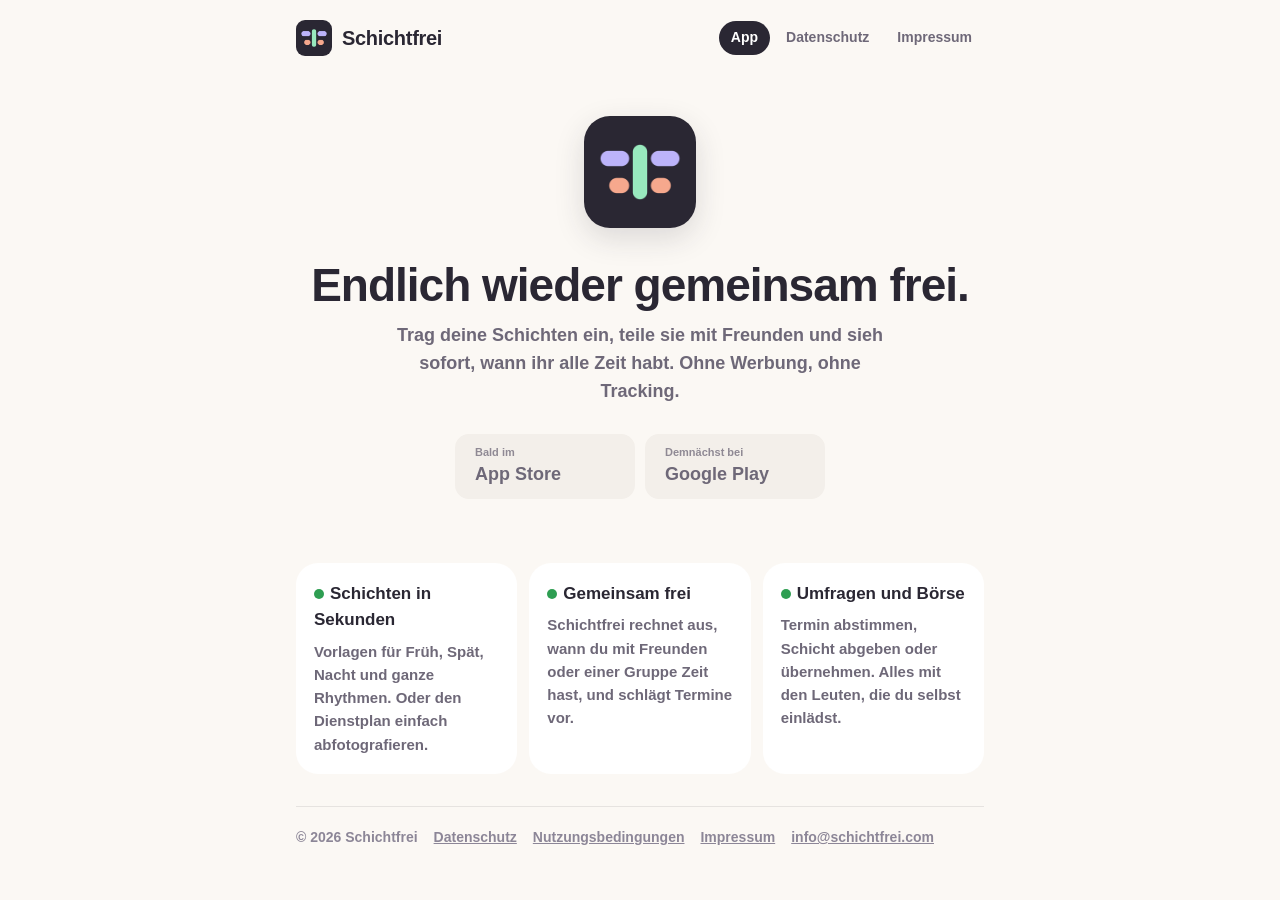
==== index.html @ 827822f4 "Add schichtfrei.com website with legal pages Co-Authored-By: Claude Opus 5.5 <noreply@anthropic.com>" ====
<!doctype html>
<html lang="de">
<head>
  <meta charset="utf-8">
  <meta name="viewport" content="width=device-width, initial-scale=1">
  <title>Schichtfrei – gemeinsame freie Zeit trotz Schichtdienst</title>
  <meta name="description" content="Schichtfrei zeigt dir auf einen Blick, wann du und deine Freunde trotz Schichtdienst gemeinsam frei habt.">
  <link rel="icon" href="icon.png">
  <link rel="apple-touch-icon" href="apple-touch-icon.png">
  <link rel="stylesheet" href="style.css">
</head>
<body>
  <div class="wrap">
    <header class="top">
      <a class="brand" href="./"><img src="icon.png" alt=""><span>Schichtfrei</span></a>
      <nav class="tabs" aria-label="Seiten">
        <a href="./" aria-current="page">App</a>
        <a href="datenschutz.html">Datenschutz</a>
        <a href="impressum.html">Impressum</a>
      </nav>
    </header>

    <main>
      <section class="hero">
        <img src="icon.png" alt="Schichtfrei App-Symbol">
        <h1>Endlich wieder gemeinsam frei.</h1>
        <p>Trag deine Schichten ein, teile sie mit Freunden und sieh sofort, wann ihr alle Zeit habt. Ohne Werbung, ohne Tracking.</p>
        <div class="stores">
          <!-- Replace href="#" with the App Store link once the app is live, and drop the "soon" class. -->
          <a class="store soon" href="#" aria-disabled="true"><small>Bald im</small><b>App Store</b></a>
          <span class="store soon"><small>Demnächst bei</small><b>Google Play</b></span>
        </div>
      </section>

      <section class="features">
        <div class="feature">
          <h3><span class="dot"></span>Schichten in Sekunden</h3>
          <p>Vorlagen für Früh, Spät, Nacht und ganze Rhythmen. Oder den Dienstplan einfach abfotografieren.</p>
        </div>
        <div class="feature">
          <h3><span class="dot"></span>Gemeinsam frei</h3>
          <p>Schichtfrei rechnet aus, wann du mit Freunden oder einer Gruppe Zeit hast, und schlägt Termine vor.</p>
        </div>
        <div class="feature">
          <h3><span class="dot"></span>Umfragen und Börse</h3>
          <p>Termin abstimmen, Schicht abgeben oder übernehmen. Alles mit den Leuten, die du selbst einlädst.</p>
        </div>
      </section>
    </main>

    <footer>
      <span>© 2026 Schichtfrei</span>
      <a href="datenschutz.html">Datenschutz</a>
      <a href="nutzungsbedingungen.html">Nutzungsbedingungen</a>
      <a href="impressum.html">Impressum</a>
      <a href="mailto:info@schichtfrei.com">info@schichtfrei.com</a>
    </footer>
  </div>
</body>
</html>
---- style.css ----
:root {
  --bg: #fbf8f4;
  --card: #ffffff;
  --ink: #2a2733;
  --secondary: #6e6878;
  --muted: #8c8697;
  --line: rgba(42, 39, 51, 0.1);
  --fill: #f3efea;
  --free: oklch(0.95 0.045 160);
  --free-ink: oklch(0.4 0.09 160);
  --action: oklch(0.62 0.15 150);
}

* { box-sizing: border-box; }

html { -webkit-text-size-adjust: 100%; }

body {
  margin: 0;
  background: var(--bg);
  color: var(--ink);
  font-family: "Nunito", -apple-system, BlinkMacSystemFont, "Segoe UI", sans-serif;
  font-weight: 600;
  line-height: 1.55;
}

a { color: var(--free-ink); }

.wrap { max-width: 720px; margin: 0 auto; padding: 0 16px; }

header.top {
  display: flex; align-items: center; justify-content: space-between; gap: 12px;
  padding: 20px 0;
}
.brand { display: flex; align-items: center; gap: 10px; text-decoration: none; color: var(--ink); }
.brand img { width: 36px; height: 36px; border-radius: 9px; }
.brand span { font-weight: 900; font-size: 20px; letter-spacing: -0.3px; }

nav.tabs { display: flex; gap: 4px; flex-wrap: wrap; }
nav.tabs a {
  text-decoration: none; color: var(--secondary); font-weight: 800; font-size: 14px;
  padding: 6px 12px; border-radius: 999px;
}
nav.tabs a[aria-current="page"] { background: var(--ink); color: #fff; }

.hero { text-align: center; padding: 40px 0 24px; }
.hero img { width: 112px; height: 112px; border-radius: 26px; box-shadow: 0 10px 30px rgba(42, 39, 51, 0.15); }
.hero h1 { font-size: clamp(32px, 7vw, 46px); font-weight: 900; letter-spacing: -1px; line-height: 1.1; margin: 24px 0 12px; }
.hero p { font-size: 18px; color: var(--secondary); margin: 0 auto; max-width: 520px; }

.stores { display: flex; gap: 10px; justify-content: center; flex-wrap: wrap; margin: 28px 0 8px; }
.store {
  display: inline-flex; flex-direction: column; align-items: flex-start;
  background: var(--ink); color: #fff; text-decoration: none;
  padding: 10px 20px; border-radius: 14px; min-width: 180px;
}
.store small { font-size: 11px; font-weight: 700; opacity: 0.75; }
.store b { font-size: 18px; font-weight: 900; }
.store.soon { background: var(--fill); color: var(--secondary); }

.features { display: grid; grid-template-columns: repeat(auto-fit, minmax(200px, 1fr)); gap: 12px; margin: 32px 0; }
.feature { background: var(--card); border-radius: 22px; padding: 18px; }
.feature h3 { margin: 0 0 6px; font-size: 17px; font-weight: 900; }
.feature p { margin: 0; color: var(--secondary); font-size: 15px; }
.feature .dot { display: inline-block; width: 10px; height: 10px; border-radius: 50%; background: var(--action); margin-right: 6px; }

.doc { background: var(--card); border-radius: 22px; padding: 22px 20px; margin: 8px 0 32px; }
.doc h1 { font-size: 30px; font-weight: 900; letter-spacing: -0.5px; margin: 0 0 4px; }
.doc .updated { color: var(--muted); font-size: 13px; font-weight: 700; margin: 0 0 20px; }
.doc h2 { font-size: 17px; font-weight: 900; margin: 24px 0 6px; }
.doc p, .doc li { color: var(--secondary); font-size: 15px; }
.doc p { margin: 0 0 10px; }
.doc ul { margin: 0 0 10px; padding-left: 20px; }
.placeholder { background: #fff3c4; color: #6b5200; border-radius: 4px; padding: 0 3px; }

footer {
  border-top: 1px solid var(--line); padding: 20px 0 40px; margin-top: 16px;
  display: flex; gap: 16px; flex-wrap: wrap; font-size: 14px; color: var(--muted);
}
footer a { color: var(--muted); }

@media (max-width: 480px) {
  header.top { flex-direction: column; align-items: flex-start; }
  .doc h1 { font-size: 26px; overflow-wrap: anywhere; }
}

@media (prefers-color-scheme: dark) {
  :root {
    --bg: #17151c; --card: #221f29; --ink: #f2eff6; --secondary: #bdb6c8; --muted: #8f889b;
    --line: rgba(242, 239, 246, 0.12); --fill: #2c2833; --free-ink: oklch(0.8 0.1 160);
  }
  nav.tabs a[aria-current="page"], .store { background: var(--ink); color: #17151c; }
  .store.soon { background: var(--fill); color: var(--secondary); }
}
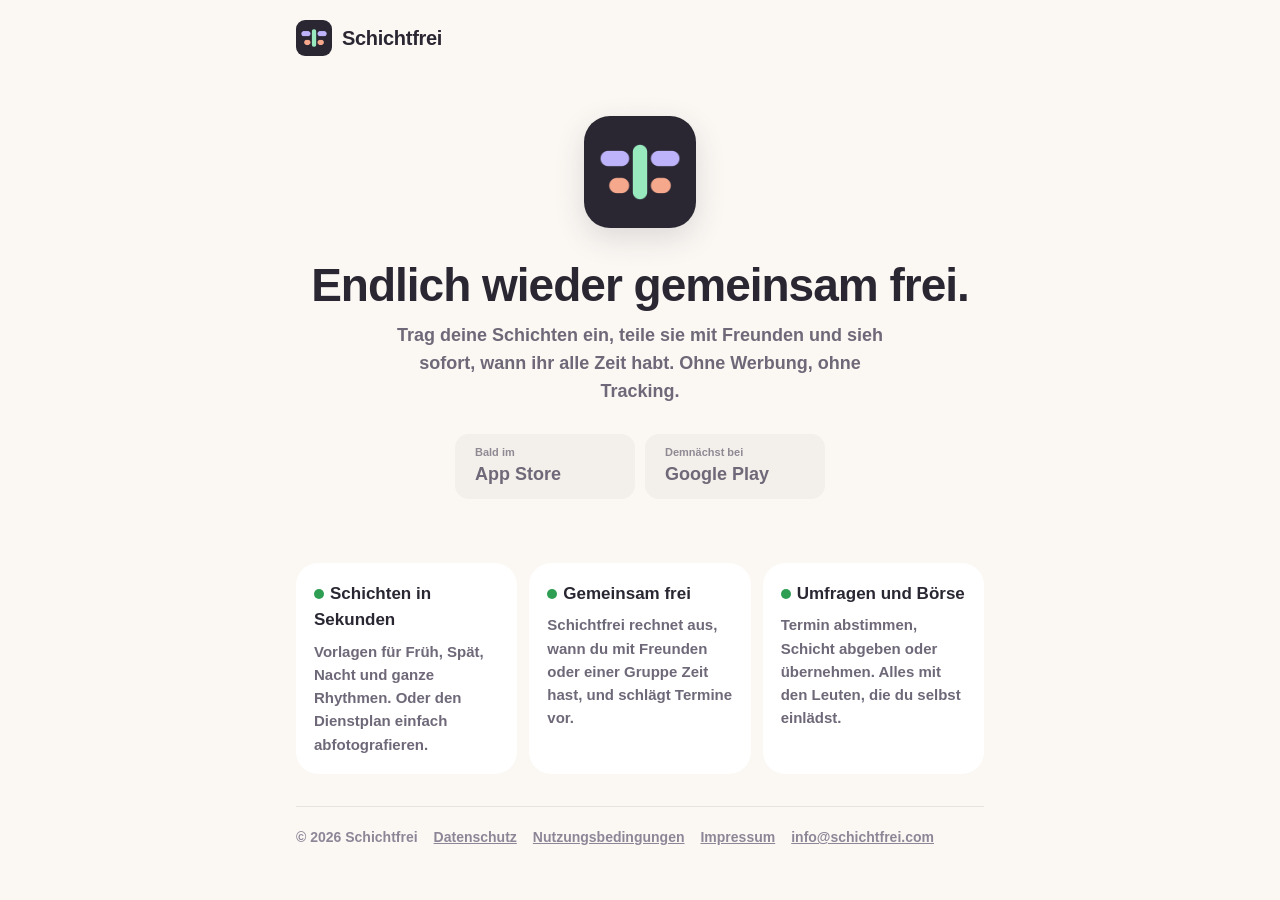
==== commit 41c4a30a: "Move Datenschutz and Impressum links to the footer only Co-Authored-By: Claude Opus 5.5 <noreply@ant" ====
--- a/index.html
+++ b/index.html
@@ -13,11 +13,6 @@
   <div class="wrap">
     <header class="top">
       <a class="brand" href="./"><img src="icon.png" alt=""><span>Schichtfrei</span></a>
-      <nav class="tabs" aria-label="Seiten">
-        <a href="./" aria-current="page">App</a>
-        <a href="datenschutz.html">Datenschutz</a>
-        <a href="impressum.html">Impressum</a>
-      </nav>
     </header>
 
     <main>
--- a/style.css
+++ b/style.css
@@ -89,6 +89,6 @@
     --bg: #17151c; --card: #221f29; --ink: #f2eff6; --secondary: #bdb6c8; --muted: #8f889b;
     --line: rgba(242, 239, 246, 0.12); --fill: #2c2833; --free-ink: oklch(0.8 0.1 160);
   }
-  nav.tabs a[aria-current="page"], .store { background: var(--ink); color: #17151c; }
+  .store { background: var(--ink); color: #17151c; }
   .store.soon { background: var(--fill); color: var(--secondary); }
 }
